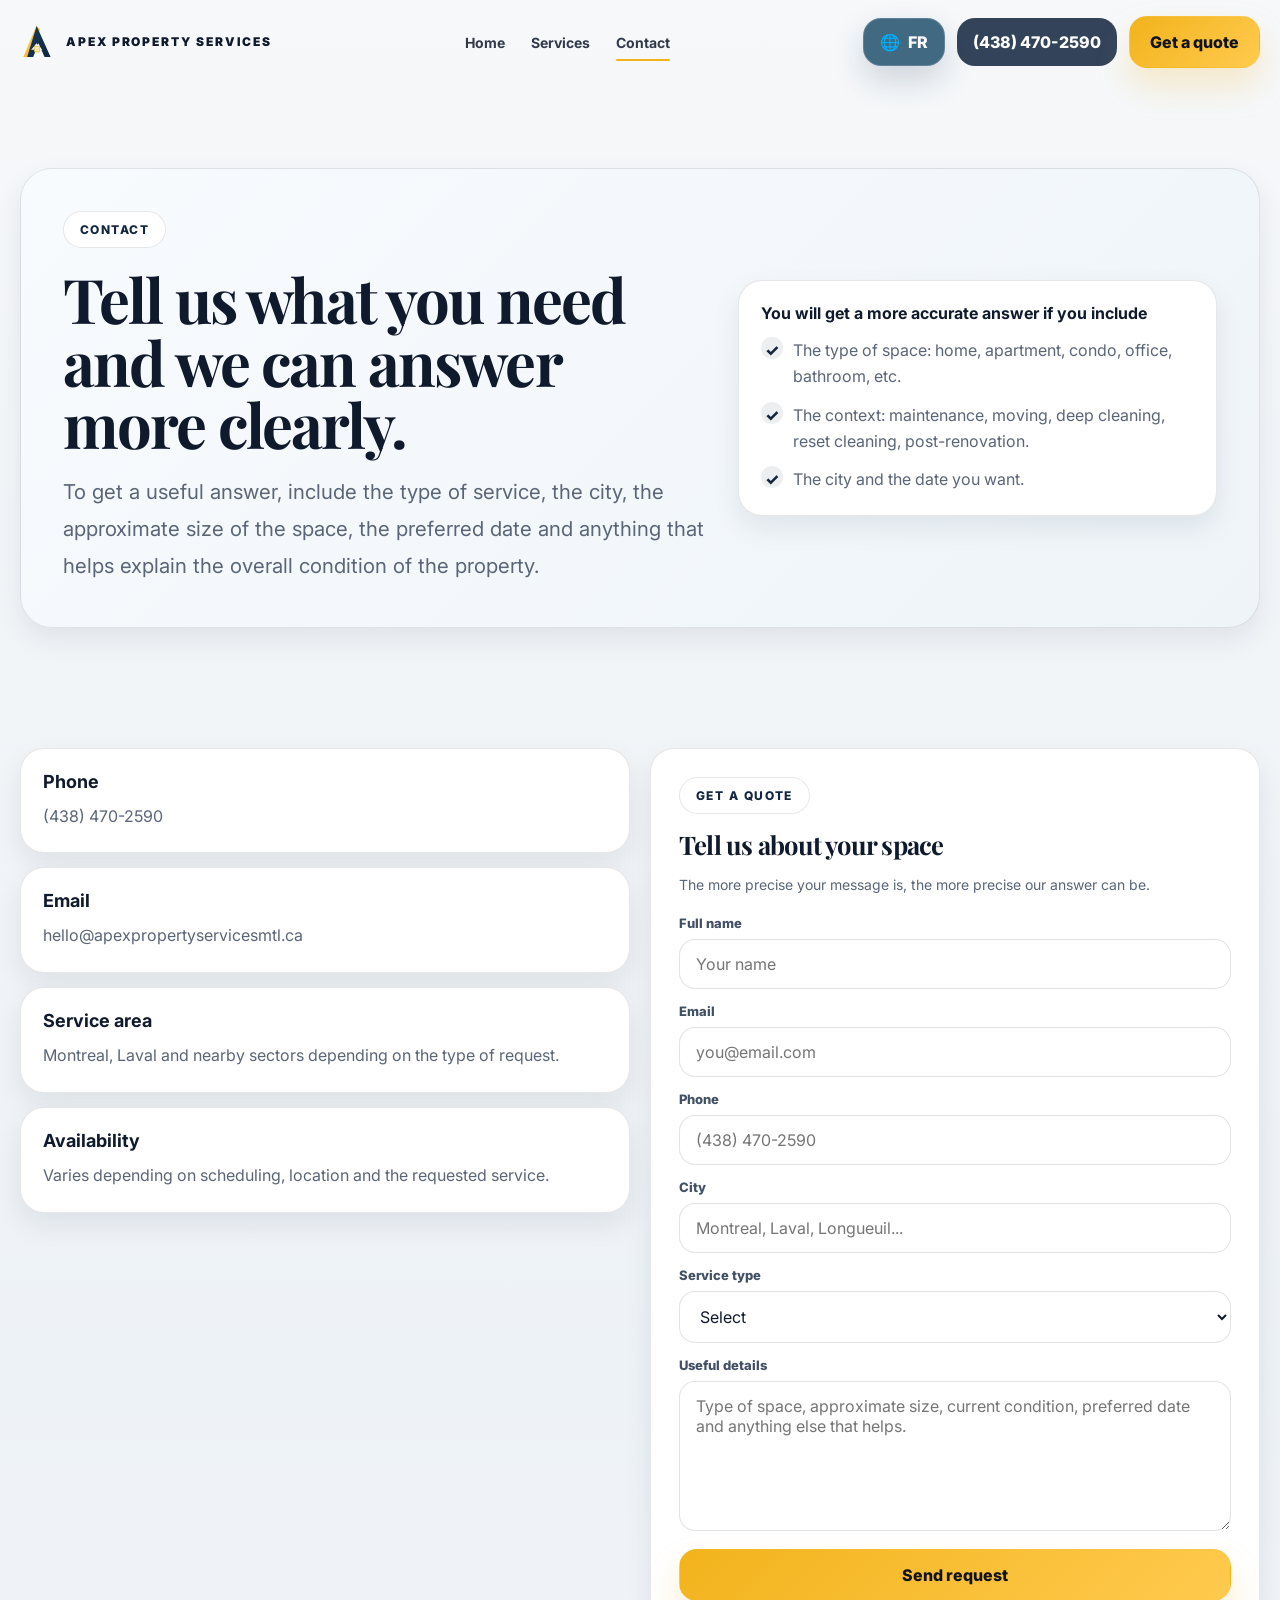
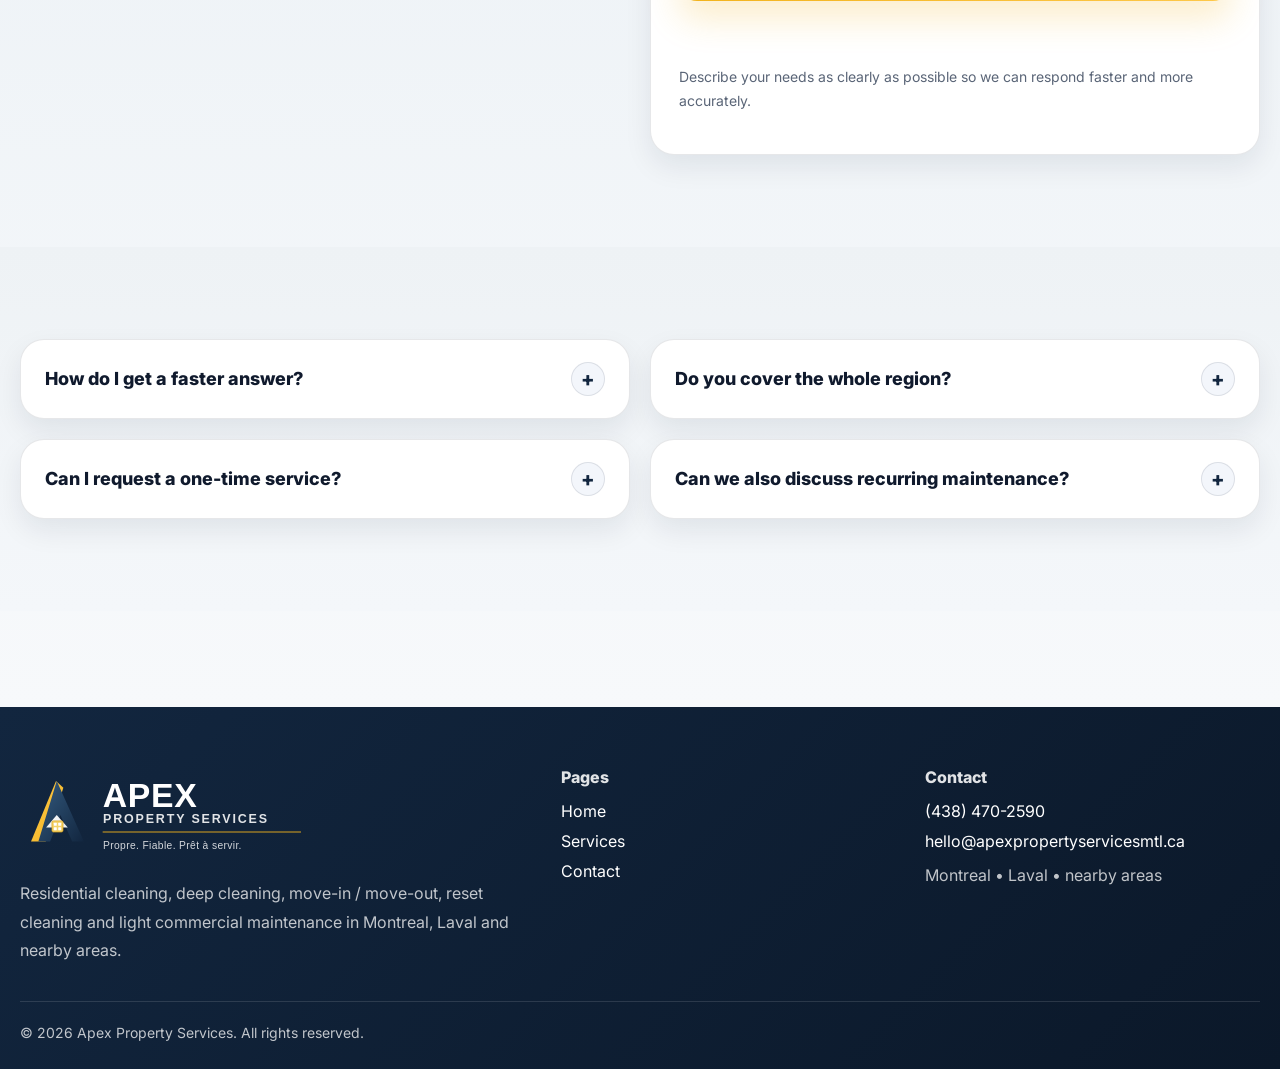
==== contact-en.html @ 32fe8ac4 "Update contact-en.html" ====
<!DOCTYPE html>
<html lang="en">
<head>
  <meta charset="UTF-8">
  <meta name="viewport" content="width=device-width, initial-scale=1.0">
  <title>Apex Property Services | Contact and quote</title>
  <meta name="description" content="Contact Apex Property Services to request a cleaning quote in Montreal, Laval and nearby areas.">
  <link rel="preconnect" href="https://fonts.googleapis.com">
  <link rel="preconnect" href="https://fonts.gstatic.com" crossorigin>
  <link href="https://fonts.googleapis.com/css2?family=Inter:wght@400;500;600;700;800&family=Playfair+Display:wght@600;700;800&display=swap" rel="stylesheet">
  <link rel="stylesheet" href="assets/css/style.css">
  <link rel="icon" type="image/svg+xml" href="assets/images/branding/favicon.svg">
  <link rel="icon" type="image/x-icon" href="assets/images/branding/favicon.ico">
  <link rel="icon" type="image/png" sizes="32x32" href="assets/images/branding/favicon-32.png">
  <link rel="icon" type="image/png" sizes="16x16" href="assets/images/branding/favicon-16.png">
  <link rel="apple-touch-icon" sizes="180x180" href="assets/images/branding/apple-touch-icon.png">
</head>
<body>
  <div class="aps-site">
    <header class="aps-header" id="apsHeader">
      <div class="aps-container aps-header__inner">
        <a class="aps-brand" href="index-en.html" aria-label="Apex Property Services">
          <img class="aps-brand__mark" src="assets/images/branding/logo-mark.svg" alt="">
          <span class="aps-brand__text">APEX PROPERTY SERVICES</span>
        </a>

        <nav class="aps-nav" aria-label="Primary navigation">
          <a class="" href="index-en.html">Home</a>
          <a class="" href="services-en.html">Services</a>
          <a class="active" href="contact-en.html">Contact</a>
        </nav>

        <div class="aps-header__actions">
          <a class="aps-lang" href="contact.html" aria-label="Passer en français">
            <span class="aps-lang__icon">🌐</span>
            <span class="aps-lang__text">FR</span>
          </a>
          <a class="aps-phone" href="tel:+15140000000">(438) 470-2590</a>
          <a class="aps-btn aps-btn--gold" href="contact-en.html#quote">Get a quote</a>
          <button class="aps-burger" id="apsBurger" aria-label="Open menu" aria-expanded="false" type="button">
            <span></span>
          </button>
        </div>
      </div>

      <div class="aps-container">
        <div class="aps-mobile" id="apsMobile">
          <a class="aps-lang" href="contact.html" aria-label="Passer en français">
            <span class="aps-lang__icon">🌐</span>
            <span class="aps-lang__text">FR</span>
          </a>
          <a href="index-en.html">Home</a>
          <a href="services-en.html">Services</a>
          <a href="contact-en.html">Contact</a>
          <a class="aps-mobile__cta" href="contact-en.html#quote">Get a quote</a>
        </div>
      </div>
    </header>

    
<main class="aps-page">
  <section class="aps-pageHero">
    <div class="aps-container">
      <div class="aps-pageHero__card">
        <div class="aps-pageHero__grid">
          <div>
            <span class="aps-eyebrow">Contact</span>
            <h1 class="aps-h2">Tell us what you need and we can answer more clearly.</h1>
            <p class="aps-lead aps-lead--left">
              To get a useful answer, include the type of service, the city, the approximate size of the space,
              the preferred date and anything that helps explain the overall condition of the property.
            </p>
          </div>
          <aside class="aps-pageHero__aside">
            <strong>You will get a more accurate answer if you include</strong>
            <ul class="aps-pageHero__list">
              <li><span>✓</span><div>The type of space: home, apartment, condo, office, bathroom, etc.</div></li>
              <li><span>✓</span><div>The context: maintenance, moving, deep cleaning, reset cleaning, post-renovation.</div></li>
              <li><span>✓</span><div>The city and the date you want.</div></li>
            </ul>
          </aside>
        </div>
      </div>
    </div>
  </section>

  <section class="aps-section">
    <div class="aps-container">
      <div class="aps-contactGrid">
        <div class="aps-contactCards">
          <div class="aps-contactCard">
            <strong>Phone</strong>
            <p>(438) 470-2590</p>
          </div>
          <div class="aps-contactCard">
            <strong>Email</strong>
            <p>hello@apexpropertyservicesmtl.ca</p>
          </div>
          <div class="aps-contactCard">
            <strong>Service area</strong>
            <p>Montreal, Laval and nearby sectors depending on the type of request.</p>
          </div>
          <div class="aps-contactCard">
            <strong>Availability</strong>
            <p>Varies depending on scheduling, location and the requested service.</p>
          </div>
        </div>

        <div class="aps-formCard" id="quote">
          <span class="aps-eyebrow">Get a quote</span>
          <h2 class="aps-h3" style="margin-top:16px">Tell us about your space</h2>
          <p class="aps-note">The more precise your message is, the more precise our answer can be.</p>

          <form class="aps-form" id="apsQuoteForm" name="contact-en" method="POST" data-netlify="true" netlify-honeypot="bot-field">
  <input type="hidden" name="form-name" value="contact-en">
  <input type="hidden" name="bot-field">

  <label class="aps-field">
    <span>Full name</span>
    <input type="text" name="name" placeholder="Your name" required>
  </label>

  <label class="aps-field">
    <span>Email</span>
    <input type="email" name="email" placeholder="you@email.com" required>
  </label>

  <label class="aps-field">
    <span>Phone</span>
    <input type="tel" name="phone" placeholder="(438) 470-2590">
  </label>

  <label class="aps-field">
    <span>City</span>
    <input type="text" name="city" placeholder="Montreal, Laval, Longueuil...">
  </label>

  <label class="aps-field">
    <span>Service type</span>
    <select name="service" required>
      <option value="">Select</option>
      <option>Residential cleaning</option>
      <option>Deep cleaning</option>
      <option>Move-in / move-out</option>
      <option>Post-renovation</option>
      <option>Light commercial</option>
    </select>
  </label>

  <label class="aps-field">
    <span>Useful details</span>
    <textarea name="message" placeholder="Type of space, approximate size, current condition, preferred date and anything else that helps." required></textarea>
  </label>

  <button class="aps-btn aps-btn--gold" type="submit">Send request</button>
  <div class="aps-formMsg" id="apsFormMsg"></div>
  <p class="aps-note">Describe your needs as clearly as possible so we can respond faster and more accurately.</p>
</form>
        </div>
      </div>
    </div>
  </section>

  <section class="aps-section aps-section--soft">
    <div class="aps-container">
      <div class="aps-faqGrid">
        <div class="aps-faqCard aps-accordion">
          <button class="aps-accordion__trigger" type="button" aria-expanded="false">
            <span>How do I get a faster answer?</span>
            <span class="aps-accordion__icon">+</span>
          </button>
          <div class="aps-accordion__content">
            <p>Include the city, the type of space, the service you need, the overall condition and the date you want. A vague message always slows things down.</p>
          </div>
        </div>
        <div class="aps-faqCard aps-accordion">
          <button class="aps-accordion__trigger" type="button" aria-expanded="false">
            <span>Do you cover the whole region?</span>
            <span class="aps-accordion__icon">+</span>
          </button>
          <div class="aps-accordion__content">
            <p>e mainly cover Montreal, Laval and selected nearby sectors. Feasibility also depends on the type of service requested.</p>
          </div>
        </div>
        <div class="aps-faqCard aps-accordion">
          <button class="aps-accordion__trigger" type="button" aria-expanded="false">
            <span>Can I request a one-time service?</span>
            <span class="aps-accordion__icon">+</span>
          </button>
          <div class="aps-accordion__content">
            <p>Yes. Many requests are exactly that: moving, showing prep, deep cleaning or reset cleaning.</p>
          </div>
        </div>
        <div class="aps-faqCard aps-accordion">
          <button class="aps-accordion__trigger" type="button" aria-expanded="false">
            <span>Can we also discuss recurring maintenance?</span>
            <span class="aps-accordion__icon">+</span>
          </button>
          <div class="aps-accordion__content">
            <p>Yes, if the type of space and the intervention rhythm match what you are looking for.</p>
          </div>
        </div>
      </div>
    </div>
  </section>
</main>


    <footer class="aps-footer">
      <div class="aps-container aps-footer__grid">
        <div>
          <div class="aps-footer__brand"><img src="assets/images/branding/logo-horizontal-light.svg" alt="Apex Property Services"></div>
          <p>Residential cleaning, deep cleaning, move-in / move-out, reset cleaning and light commercial maintenance in Montreal, Laval and nearby areas.</p>
        </div>
        <div>
          <div class="aps-footer__title">Pages</div>
          <a href="index-en.html">Home</a>
          <a href="services-en.html">Services</a>
          <a href="contact-en.html">Contact</a>
        </div>
        <div>
          <div class="aps-footer__title">Contact</div>
          <a href="tel:+15140000000">(438) 470-2590</a>
          <a href="mailto:hello@apexpropertyservices.ca">hello@apexpropertyservicesmtl.ca</a>
          <span>Montreal • Laval • nearby areas</span>
        </div>
      </div>
      <div class="aps-container aps-footer__bottom">
        <span>© <span data-year></span> Apex Property Services. All rights reserved.</span>
      </div>
    </footer>
  </div>
  <script src="assets/js/main.js"></script>
</body>
</html>
---- assets/css/style.css ----
:root{
  --bg:#eef2f5;
  --bg-soft:#f6f8fa;
  --card:#ffffff;
  --ink:#101a2d;
  --muted:#5a6577;
  --navy:#12263f;
  --navy-2:#183a58;
  --gold:#f2b31c;
  --gold-2:#ffca4e;
  --line:rgba(16,26,45,.10);
  --shadow-sm:0 12px 28px rgba(16,26,45,.08);
  --shadow-md:0 22px 56px rgba(16,26,45,.12);
  --shadow-lg:0 28px 72px rgba(12,20,36,.18);
  --radius:24px;
  --radius-sm:18px;
  --container:1240px;
}
*{box-sizing:border-box}
html{scroll-behavior:smooth}
body{
  margin:0;
  font-family:"Inter",system-ui,-apple-system,Segoe UI,Roboto,Arial,sans-serif;
  color:var(--ink);
  background:var(--bg-soft);
}
img{max-width:100%;display:block}
a{text-decoration:none;color:inherit}
button,input,select,textarea{font:inherit}
.aps-site{overflow-x:hidden}
.aps-container{width:min(var(--container), calc(100% - 32px)); margin-inline:auto}
.aps-page{
  padding-top:120px;
  padding-bottom:96px;
  background:linear-gradient(180deg,var(--bg-soft),#edf2f6 60%, #f7f9fb 100%);
}
.aps-section{padding:92px 0}
.aps-section--soft{background:linear-gradient(180deg,var(--bg),#f4f7fa)}
.aps-section--dark{
  background:
    radial-gradient(1000px 560px at 20% 20%, rgba(255,203,80,.10), transparent 55%),
    radial-gradient(900px 500px at 80% 10%, rgba(77,150,255,.10), transparent 60%),
    linear-gradient(135deg, var(--navy) 0%, #0b1d31 100%);
  color:#fff;
}
.aps-pageHero{
  padding:48px 0 28px;
}
.aps-pageHero__card{
  background:linear-gradient(135deg,#f8fbfe,#eef4f8);
  border:1px solid var(--line);
  border-radius:32px;
  padding:42px;
  box-shadow:var(--shadow-sm);
}
.aps-pageHero__grid{
  display:grid;
  grid-template-columns:1.15fr .85fr;
  gap:28px;
  align-items:center;
}
.aps-pageHero__aside{
  background:#fff;
  border:1px solid var(--line);
  border-radius:24px;
  padding:22px;
  box-shadow:var(--shadow-sm);
}
.aps-pageHero__list{
  margin:14px 0 0;
  padding:0;
  list-style:none;
  display:grid;
  gap:12px;
}
.aps-pageHero__list li{
  display:flex; gap:10px; align-items:flex-start;
  color:var(--muted); line-height:1.65;
}
.aps-pageHero__list span{
  width:22px;height:22px;flex:0 0 22px;
  display:grid;place-items:center;
  border-radius:999px;background:rgba(18,38,63,.08);color:var(--navy);font-weight:800
}
.aps-header{
  position:fixed; inset:0 0 auto 0; z-index:1000;
  padding:16px 0;
  transition:.24s ease;
}
.aps-header.is-scrolled{
  background:rgba(255,255,255,.86);
  backdrop-filter:blur(14px);
  box-shadow:0 14px 40px rgba(16,26,45,.12);
  padding:12px 0;
}
.aps-header__inner{
  display:flex; align-items:center; justify-content:space-between; gap:18px;
}
.aps-brand{display:flex;align-items:center;gap:12px}
.aps-brand__mark{display:block; width:34px; height:40px; flex:0 0 34px}
.aps-brand__text{
  font-weight:900; letter-spacing:.16em; text-transform:uppercase;
  font-size:12px; line-height:1.1;
}
.aps-nav{
  display:flex; align-items:center; gap:26px;
}
.aps-nav a{
  font-weight:700; font-size:14px; color:rgba(16,26,45,.86); position:relative;
}
.aps-nav a.active::after,
.aps-nav a:hover::after{
  content:""; position:absolute; left:0; right:0; bottom:-10px; height:2px;
  border-radius:2px; background:var(--gold);
}
.aps-header__actions{display:flex; align-items:center; gap:12px}
.aps-lang,.aps-phone,.aps-btn,.aps-burger,.aps-mobile__cta{
  border-radius:18px;
}
.aps-lang{
  display:inline-flex; align-items:center; gap:8px;
  height:48px; padding:0 16px;
  border:1px solid rgba(255,255,255,.16);
  background:rgba(25,74,104,.82);
  color:#fff; box-shadow:0 14px 32px rgba(20,58,88,.18);
  font-weight:800; cursor:pointer;
}
.aps-header.is-scrolled .aps-lang{
  background:rgba(20,58,88,.92);
}
.aps-lang__icon{font-size:16px}
.aps-phone{
  display:inline-flex; align-items:center; justify-content:center;
  height:48px; padding:0 16px;
  color:#fff; font-weight:800; background:rgba(18,38,63,.86);
}
.aps-header.is-scrolled .aps-phone{background:var(--navy)}
.aps-btn{
  display:inline-flex; align-items:center; justify-content:center; gap:10px;
  min-height:52px; padding:0 20px;
  border:1px solid transparent; font-weight:800; transition:.2s ease;
  cursor:pointer;
}
.aps-btn:hover{transform:translateY(-2px)}
.aps-btn--gold{
  background:linear-gradient(135deg,var(--gold),var(--gold-2));
  color:#10131d; box-shadow:0 18px 34px rgba(242,179,28,.22);
}
.aps-btn--navy{
  background:var(--navy); color:#fff; box-shadow:0 18px 34px rgba(18,38,63,.18);
}
.aps-btn--soft{
  background:#fff; color:var(--ink); border-color:var(--line);
}
.aps-btn--ghost{
  background:transparent; color:#fff; border-color:rgba(255,255,255,.28);
}
.aps-btn--full{width:100%}
.aps-burger{
  display:none;
  width:48px;height:48px;border:1px solid var(--line);background:#fff;color:var(--ink);
  align-items:center;justify-content:center; cursor:pointer;
}
.aps-burger span,.aps-burger span:before,.aps-burger span:after{
  display:block; width:20px; height:2px; background:currentColor; content:""; border-radius:10px; transition:.2s ease;
}
.aps-burger span{position:relative}
.aps-burger span:before{position:absolute;top:-6px}
.aps-burger span:after{position:absolute;top:6px}
.aps-mobile{
  display:none; margin-top:14px;
  background:#fff; border:1px solid var(--line); border-radius:24px; box-shadow:var(--shadow-md);
  padding:16px;
}
.aps-mobile.is-open{display:grid; gap:10px}
.aps-mobile a,.aps-mobile button{
  display:flex; align-items:center; min-height:48px; padding:0 14px;
  border-radius:16px; border:1px solid var(--line); background:#fff; font-weight:700;
}
.aps-mobile__cta{
  background:linear-gradient(135deg,var(--gold),var(--gold-2)) !important; border-color:transparent !important;
}

.aps-hero{
  position:relative;
  min-height:100svh;
  padding:132px 0 88px;
  overflow:hidden;
  background:
    radial-gradient(900px 460px at 20% 16%, rgba(242,179,28,.16), transparent 58%),
    radial-gradient(820px 520px at 80% 18%, rgba(70,112,170,.18), transparent 56%),
    linear-gradient(110deg, rgba(12,24,38,.76), rgba(12,24,38,.66)),
    url("https://images.unsplash.com/photo-1505693416388-ac5ce068fe85?auto=format&fit=crop&w=2200&q=80") center/cover no-repeat;
}
.aps-hero__media,.aps-hero__overlay{display:none}
.aps-hero__content{position:relative; z-index:1}
.aps-hero__grid{display:grid; grid-template-columns:1.08fr .92fr; gap:28px; align-items:end}
.aps-kicker,.aps-eyebrow{
  display:inline-flex; align-items:center; gap:10px;
  border-radius:999px; padding:10px 16px;
  font-size:12px; letter-spacing:.12em; text-transform:uppercase; font-weight:800;
}
.aps-kicker{
  background:rgba(255,255,255,.12); color:#fff; border:1px solid rgba(255,255,255,.16);
}
.aps-kicker__dot{
  width:8px;height:8px;border-radius:50%; background:var(--gold);
}
.aps-eyebrow{
  background:#fff; color:var(--navy); border:1px solid var(--line);
}
.aps-eyebrow--light{
  background:rgba(255,255,255,.10); color:#fff; border-color:rgba(255,255,255,.16);
}
.aps-h1,.aps-h2,.aps-h3{
  font-family:"Playfair Display",Georgia,serif;
  letter-spacing:-.03em; margin:0;
}
.aps-h1{
  color:#fff; font-size:clamp(46px,6.3vw,88px); line-height:.98; margin-top:18px;
}
.aps-h1 span{color:var(--gold-2)}
.aps-h2{
  font-size:clamp(36px,4.8vw,70px); line-height:1.02; margin-top:20px;
}
.aps-h3{font-size:clamp(24px,2vw,30px); line-height:1.15}
.aps-h3--light{color:#fff}
.aps-lead{
  margin:18px auto 0;
  font-size:clamp(17px,1.6vw,21px); line-height:1.8; color:var(--muted); max-width:860px;
}
.aps-lead--hero{color:rgba(255,255,255,.88); max-width:760px}
.aps-lead--left{margin-left:0; margin-right:0}
.aps-hero__cta,.aps-finalCta__actions,.aps-heroCard__actions{
  display:flex; flex-wrap:wrap; gap:12px; margin-top:24px;
}
.aps-trustRow{
  display:flex; flex-wrap:wrap; gap:12px; margin-top:22px;
}
.aps-pill{
  display:inline-flex; align-items:center; min-height:42px; padding:0 14px;
  border-radius:999px; background:rgba(255,255,255,.12); color:#fff;
  border:1px solid rgba(255,255,255,.16); font-size:13px; font-weight:700;
}
.aps-heroCard{
  background:rgba(255,255,255,.12);
  border:1px solid rgba(255,255,255,.16);
  border-radius:28px; padding:28px;
  backdrop-filter:blur(14px);
  box-shadow:var(--shadow-lg);
}
.aps-heroCard__badge{
  display:inline-flex; padding:8px 12px; border-radius:999px;
  background:rgba(255,255,255,.14); color:#fff; font-size:12px; font-weight:800;
  border:1px solid rgba(255,255,255,.16);
}
.aps-heroCard__text{
  color:rgba(255,255,255,.84); line-height:1.8; margin-top:14px;
}
.aps-featureList{list-style:none; padding:0; margin:18px 0 0; display:grid; gap:12px}
.aps-featureList li{display:flex; gap:12px; color:#fff; line-height:1.65}
.aps-featureList li span:first-child{
  width:22px;height:22px;flex:0 0 22px;display:grid;place-items:center;border-radius:8px;
  background:rgba(242,179,28,.18); color:var(--gold-2); font-weight:800
}

.aps-band{margin-top:-36px; position:relative; z-index:2}
.aps-band__grid{
  display:grid; grid-template-columns:repeat(4,1fr); gap:16px;
}
.aps-bandCard,.aps-serviceCard,.aps-proofCard,.aps-valueCard,.aps-stepCard,.aps-areaItem,.aps-mapCard,.aps-formCard,.aps-contactCard,.aps-faqCard{
  background:var(--card); border:1px solid var(--line); border-radius:24px; box-shadow:var(--shadow-sm);
}
.aps-bandCard{
  padding:20px; display:flex; flex-direction:column; gap:8px;
}
.aps-bandCard strong{font-size:15px}
.aps-bandCard span{color:var(--muted); line-height:1.6}
.aps-head{text-align:center; margin-bottom:42px}
.aps-head--light .aps-lead{color:rgba(255,255,255,.84)}
.aps-grid{display:grid; gap:20px}
.aps-grid--2{grid-template-columns:repeat(2,1fr)}
.aps-grid--3{grid-template-columns:repeat(3,1fr)}
.aps-grid--compact{gap:16px}
.aps-split{
  display:grid; grid-template-columns:1fr 1fr; gap:28px; align-items:start;
}
.aps-serviceCard{
  padding:24px;
  display:flex; flex-direction:column; gap:18px;
}
.aps-serviceCard__icon{
  width:54px;height:54px;border-radius:18px; display:grid; place-items:center;
  background:linear-gradient(135deg, rgba(18,38,63,.08), rgba(242,179,28,.14)); font-size:24px;
}
.aps-serviceCard ul,.aps-detailCard ul,.aps-checkList{padding:0; margin:0; list-style:none; display:grid; gap:10px}
.aps-serviceCard li,.aps-detailCard li,.aps-checkList li{
  display:flex; gap:10px; color:var(--muted); line-height:1.65
}
.aps-serviceCard li::before,.aps-detailCard li::before,.aps-checkList li::before{
  content:"✓"; color:var(--navy); font-weight:800
}
.aps-valueCard{
  padding:22px;
}
.aps-valueCard strong,.aps-contactCard strong,.aps-faqCard strong{
  display:block; font-size:18px; margin-bottom:10px
}
.aps-valueCard p,.aps-proofCard__body p,.aps-stepCard p,.aps-areaItem small,.aps-contactCard p,.aps-faqCard p,.aps-detailCard p{
  color:var(--muted); line-height:1.8; margin:0
}
.aps-proofCard{overflow:hidden}
.aps-proofCard__body{padding:22px}
.aps-compare{
  position:relative; height:320px; overflow:hidden; background:#d9dde1;
}
.aps-compare__img{
  position:absolute; inset:0; width:100%; height:100%; object-fit:cover;
}
.aps-compare__before{
  clip-path:inset(0 48% 0 0);
}
.aps-compare__labels{
  position:absolute; top:16px; left:16px; right:16px;
  display:flex; justify-content:space-between; gap:12px; pointer-events:none;
}
.aps-compare__labels span{
  background:rgba(255,255,255,.94); color:var(--navy); border:1px solid rgba(16,26,45,.08);
  border-radius:999px; padding:8px 14px; font-size:12px; font-weight:900; letter-spacing:.12em; text-transform:uppercase;
}
.aps-compare__handle{
  position:absolute; left:52%; top:50%; transform:translate(-50%,-50%);
  width:58px;height:58px;border-radius:999px;background:rgba(18,38,63,.82); color:#fff;
  display:grid; place-items:center; font-size:24px; box-shadow:0 18px 34px rgba(18,38,63,.26); pointer-events:none;
}
.aps-compare__range{
  position:absolute; left:14px; right:14px; bottom:14px; width:calc(100% - 28px);
  accent-color:var(--gold); cursor:pointer;
}
.aps-stepCard{
  padding:24px;
  background:rgba(255,255,255,.08);
  border-color:rgba(255,255,255,.16);
  box-shadow:none;
}
.aps-stepCard p{color:rgba(255,255,255,.84)}
.aps-stepCard__n{
  display:inline-grid; place-items:center;
  width:46px;height:46px;border-radius:999px;
  background:rgba(255,255,255,.12); color:#fff; font-weight:800; margin-bottom:14px
}
.aps-stepCard__n--gold{background:rgba(242,179,28,.18); color:var(--gold-2)}
.aps-ctaBar{
  margin-top:20px; padding:22px 24px; border-radius:24px;
  display:flex; justify-content:space-between; gap:18px; align-items:center;
  background:rgba(255,255,255,.08); border:1px solid rgba(255,255,255,.14);
}
.aps-ctaBar strong{display:block; font-size:20px}
.aps-ctaBar span{display:block; margin-top:6px; color:rgba(255,255,255,.82); line-height:1.7}
.aps-areas{
  display:grid; grid-template-columns:1.1fr .9fr; gap:24px; align-items:start;
}
.aps-mapCard{overflow:hidden}
.aps-mapCard iframe{width:100%; height:100%; min-height:420px; border:0}
.aps-areaList{display:grid; gap:14px}
.aps-areaItem{display:flex; gap:14px; align-items:flex-start; padding:18px}
.aps-areaItem span{
  width:38px;height:38px; border-radius:14px; flex:0 0 38px;
  background:linear-gradient(135deg, rgba(18,38,63,.08), rgba(56,182,255,.14));
  border:1px solid rgba(18,38,63,.08);
}
.aps-finalCta{
  display:grid; grid-template-columns:1.1fr .9fr; gap:28px; align-items:center;
  background:#fff; border:1px solid var(--line); border-radius:30px; padding:34px; box-shadow:var(--shadow-md);
}
.aps-footer{
  background:linear-gradient(135deg, var(--navy), #0b1829);
  color:rgba(255,255,255,.88); padding:60px 0 24px;
}
.aps-footer__grid{display:grid; grid-template-columns:1.3fr .85fr .85fr; gap:28px}
.aps-footer__brand img{display:block; width:min(100%, 360px); height:auto}
.aps-footer__title{font-weight:800; margin-bottom:14px}
.aps-footer p,.aps-footer span{color:rgba(255,255,255,.74); line-height:1.8}
.aps-footer__brand{margin-bottom:16px}
.aps-footer a{display:block; margin:10px 0; color:#fff}
.aps-footer__bottom{margin-top:20px; padding-top:18px; border-top:1px solid rgba(255,255,255,.12); font-size:14px}

.aps-details{
  display:grid; grid-template-columns:repeat(2,1fr); gap:20px; margin-top:28px;
}
.aps-detailCard{
  background:#fff; border:1px solid var(--line); border-radius:24px; box-shadow:var(--shadow-sm); padding:24px;
}
.aps-detailCard__top{
  display:flex; align-items:flex-start; justify-content:space-between; gap:16px; margin-bottom:16px;
}
.aps-tag{
  display:inline-flex; align-items:center; min-height:36px; padding:0 12px; border-radius:999px;
  font-size:12px; font-weight:800; letter-spacing:.12em; text-transform:uppercase;
  border:1px solid var(--line); background:#f7fafc; color:var(--navy);
}
.aps-tag--gold{background:rgba(242,179,28,.14)}
.aps-tag--blue{background:rgba(18,38,63,.08)}
.aps-checkCols{display:grid; grid-template-columns:repeat(2,1fr); gap:18px; margin-top:16px}
.aps-miniTitle{
  font-size:13px; font-weight:900; letter-spacing:.12em; text-transform:uppercase; margin-bottom:10px; color:#6b7485
}
.aps-faqGrid,.aps-contactGrid{display:grid; grid-template-columns:repeat(2,1fr); gap:20px}
.aps-contactGrid{align-items:start}
.aps-contactCards{display:grid; gap:14px}
.aps-contactCard{padding:22px}
.aps-formCard{padding:28px}
.aps-form{display:grid; gap:14px; margin-top:18px}
.aps-field span{
  display:block; font-size:13px; font-weight:800; color:#425066; margin-bottom:8px
}
.aps-field input,.aps-field select,.aps-field textarea{
  width:100%; border:1px solid rgba(16,26,45,.12); border-radius:16px; padding:14px 16px; background:#fff; color:var(--ink);
  outline:none; transition:.18s ease;
}
.aps-field textarea{min-height:150px; resize:vertical}
.aps-field input:focus,.aps-field select:focus,.aps-field textarea:focus{
  border-color:rgba(18,38,63,.28); box-shadow:0 0 0 4px rgba(18,38,63,.08)
}
.aps-formMsg{min-height:22px; font-weight:700; color:#285643}
.aps-metaRow{display:flex; flex-wrap:wrap; gap:12px; margin-top:18px}
.aps-metaPill{
  display:inline-flex; align-items:center; min-height:42px; padding:0 14px; border-radius:999px;
  border:1px solid var(--line); background:#fff; font-weight:700;
}
.aps-divider{height:1px; background:var(--line); margin:18px 0}
.aps-note{font-size:14px; color:var(--muted); line-height:1.7}
.visually-hidden{
  position:absolute !important; width:1px; height:1px; padding:0; margin:-1px;
  overflow:hidden; clip:rect(0,0,0,0); white-space:nowrap; border:0;
}

@media (max-width: 1120px){
  .aps-nav,.aps-phone,.aps-header__actions > .aps-btn{display:none}
  .aps-burger{display:inline-flex}
  .aps-hero__grid,.aps-pageHero__grid,.aps-split,.aps-areas,.aps-finalCta,.aps-contactGrid,.aps-footer__grid,.aps-details,.aps-faqGrid{
    grid-template-columns:1fr;
  }
  .aps-band__grid,.aps-grid--3,.aps-grid--2,.aps-checkCols{grid-template-columns:1fr}
}
@media (max-width: 760px){
  .aps-hero{padding-top:124px; min-height:auto}
  .aps-page{padding-top:110px}
  .aps-section{padding:72px 0}
  .aps-pageHero__card,.aps-finalCta,.aps-formCard{padding:24px}
  .aps-heroCard{padding:22px}
  .aps-head{text-align:left}
  .aps-lead{max-width:none}
  .aps-ctaBar{flex-direction:column; align-items:flex-start}
  .aps-band{margin-top:-22px}
}


.aps-accordion{padding:0; overflow:hidden}
.aps-accordion__trigger{
  width:100%; border:0; background:transparent; color:var(--ink); cursor:pointer;
  display:flex; align-items:center; justify-content:space-between; gap:16px;
  padding:22px 24px; text-align:left; font:inherit; font-weight:800;
}
.aps-accordion__trigger span:first-child{font-size:18px; line-height:1.35}
.aps-accordion__icon{
  width:34px; height:34px; border-radius:999px; flex:0 0 34px;
  display:grid; place-items:center; background:#f3f6fb; border:1px solid rgba(14,26,43,.10);
  color:var(--navy); font-size:20px; font-weight:800; transition:transform .2s ease, background .2s ease, color .2s ease;
}
.aps-accordion__trigger[aria-expanded="true"] .aps-accordion__icon{background:var(--navy); color:#fff; transform:rotate(180deg)}
.aps-accordion__content{display:none; padding:0 24px 22px}
.aps-accordion__content p{margin:0; padding-top:0}
.aps-accordion.is-open .aps-accordion__content{display:block}
.aps-note--context{margin-top:8px}
@media(max-width:768px){
  .aps-accordion__trigger{padding:18px 18px}
  .aps-accordion__trigger span:first-child{font-size:17px}
  .aps-accordion__content{padding:0 18px 18px}
}

@media(max-width: 640px){
  .aps-brand__mark{width:30px; flex-basis:30px}
  .aps-brand__text{font-size:10px; letter-spacing:.12em}
  .aps-footer__brand img{width:min(100%, 280px)}
}
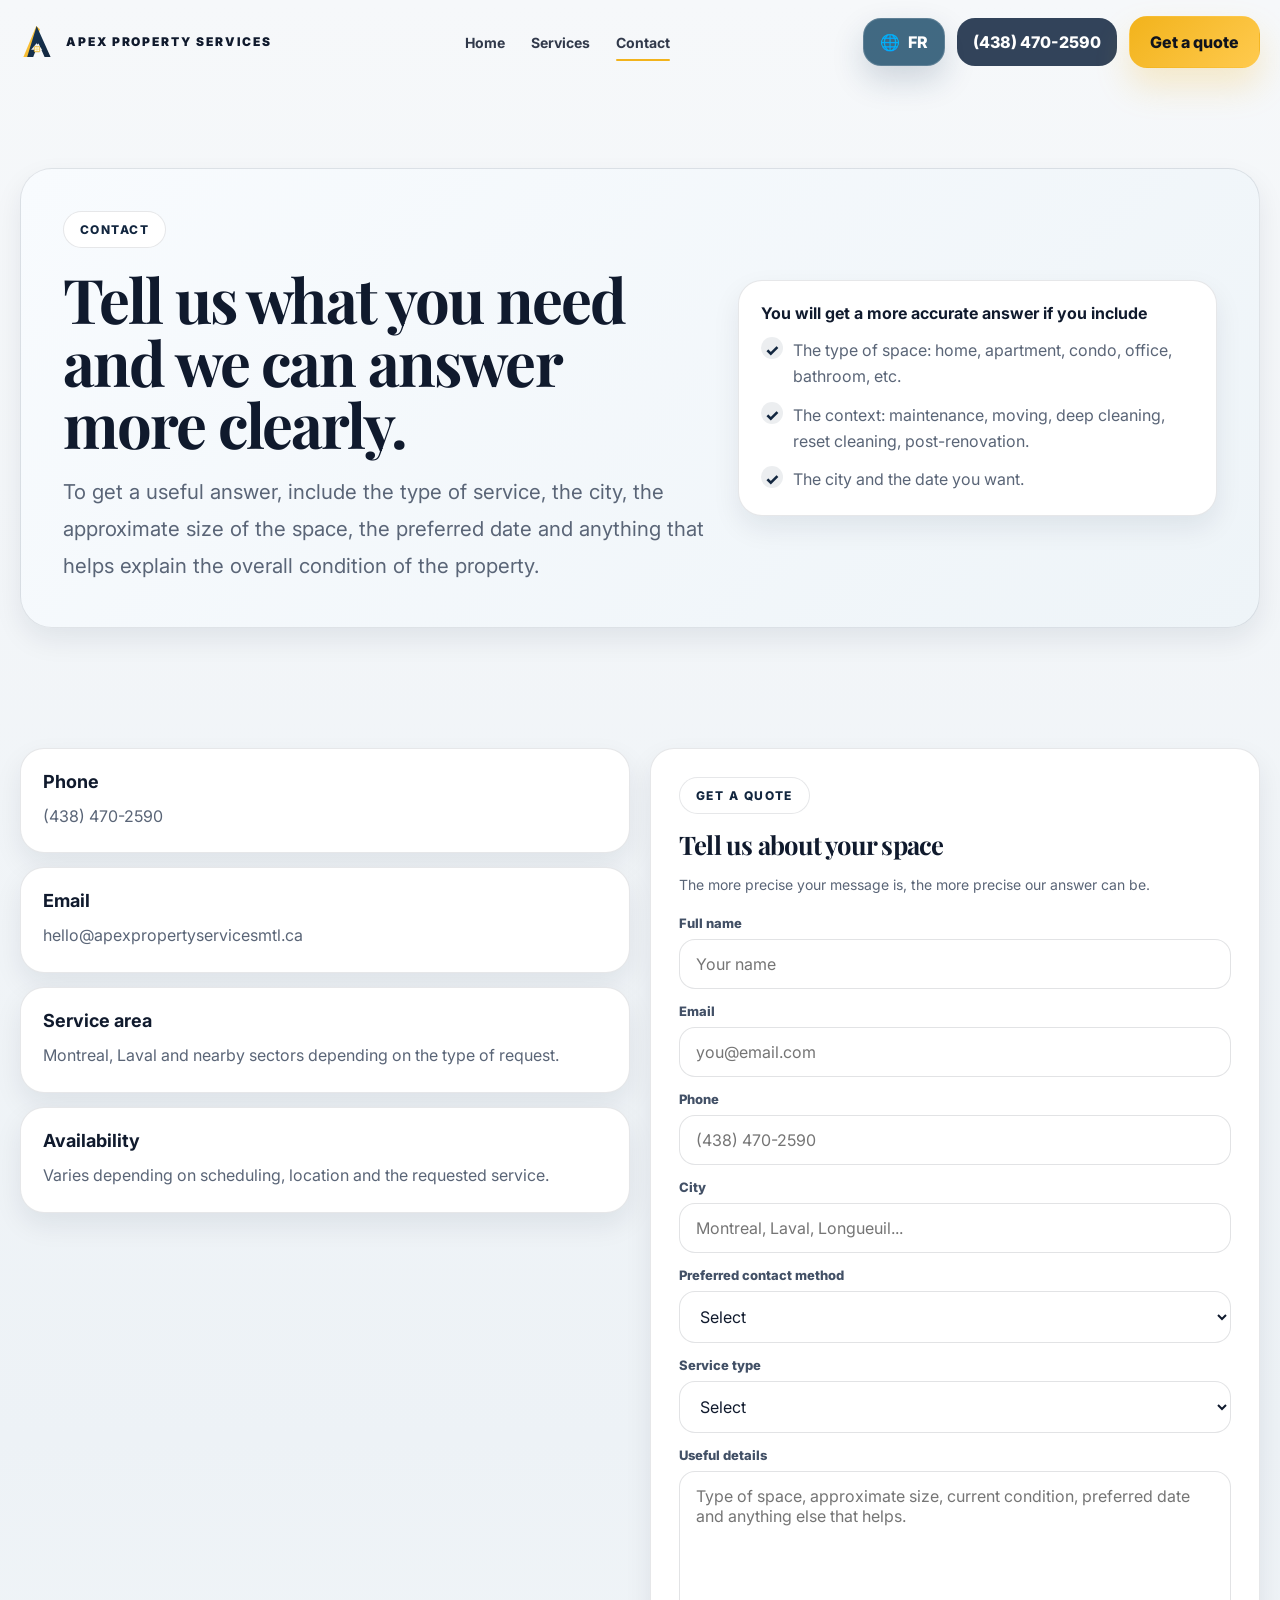
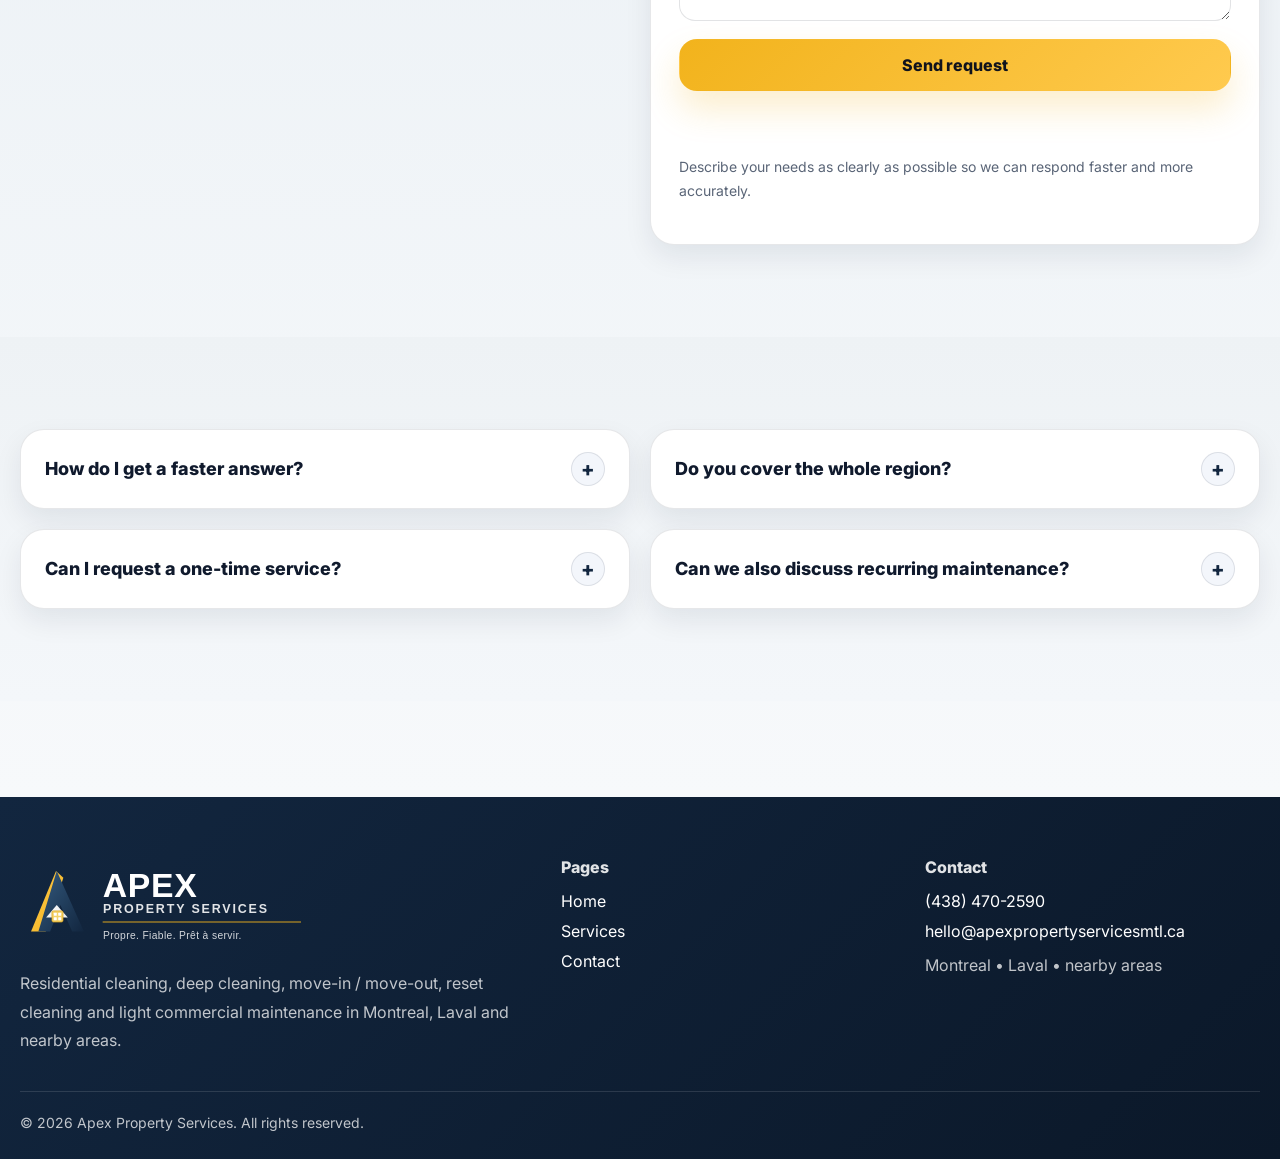
==== commit 4a47f572: "Update contact-en.html" ====
--- a/contact-en.html
+++ b/contact-en.html
@@ -35,7 +35,7 @@
             <span class="aps-lang__icon">🌐</span>
             <span class="aps-lang__text">FR</span>
           </a>
-          <a class="aps-phone" href="tel:+15140000000">(438) 470-2590</a>
+          <a class="aps-phone" href="tel:+14384702590">(438) 470-2590</a>
           <a class="aps-btn aps-btn--gold" href="contact-en.html#quote">Get a quote</a>
           <button class="aps-burger" id="apsBurger" aria-label="Open menu" aria-expanded="false" type="button">
             <span></span>
@@ -122,7 +122,7 @@
 
   <label class="aps-field">
     <span>Email</span>
-    <input type="email" name="email" placeholder="you@email.com" required>
+    <input type="email" name="email" placeholder="you@email.com">
   </label>
 
   <label class="aps-field">
@@ -133,6 +133,15 @@
   <label class="aps-field">
     <span>City</span>
     <input type="text" name="city" placeholder="Montreal, Laval, Longueuil...">
+  </label>
+
+  <label class="aps-field">
+    <span>Preferred contact method</span>
+    <select name="preferred_contact" required>
+      <option value="">Select</option>
+      <option>Phone</option>
+      <option>Email</option>
+    </select>
   </label>
 
   <label class="aps-field">
@@ -220,8 +229,8 @@
         </div>
         <div>
           <div class="aps-footer__title">Contact</div>
-          <a href="tel:+15140000000">(438) 470-2590</a>
-          <a href="mailto:hello@apexpropertyservices.ca">hello@apexpropertyservicesmtl.ca</a>
+          <a href="tel:+14384702590">(438) 470-2590</a>
+          <a href="mailto:hello@apexpropertyservicesmtl.ca">hello@apexpropertyservicesmtl.ca</a>
           <span>Montreal • Laval • nearby areas</span>
         </div>
       </div>
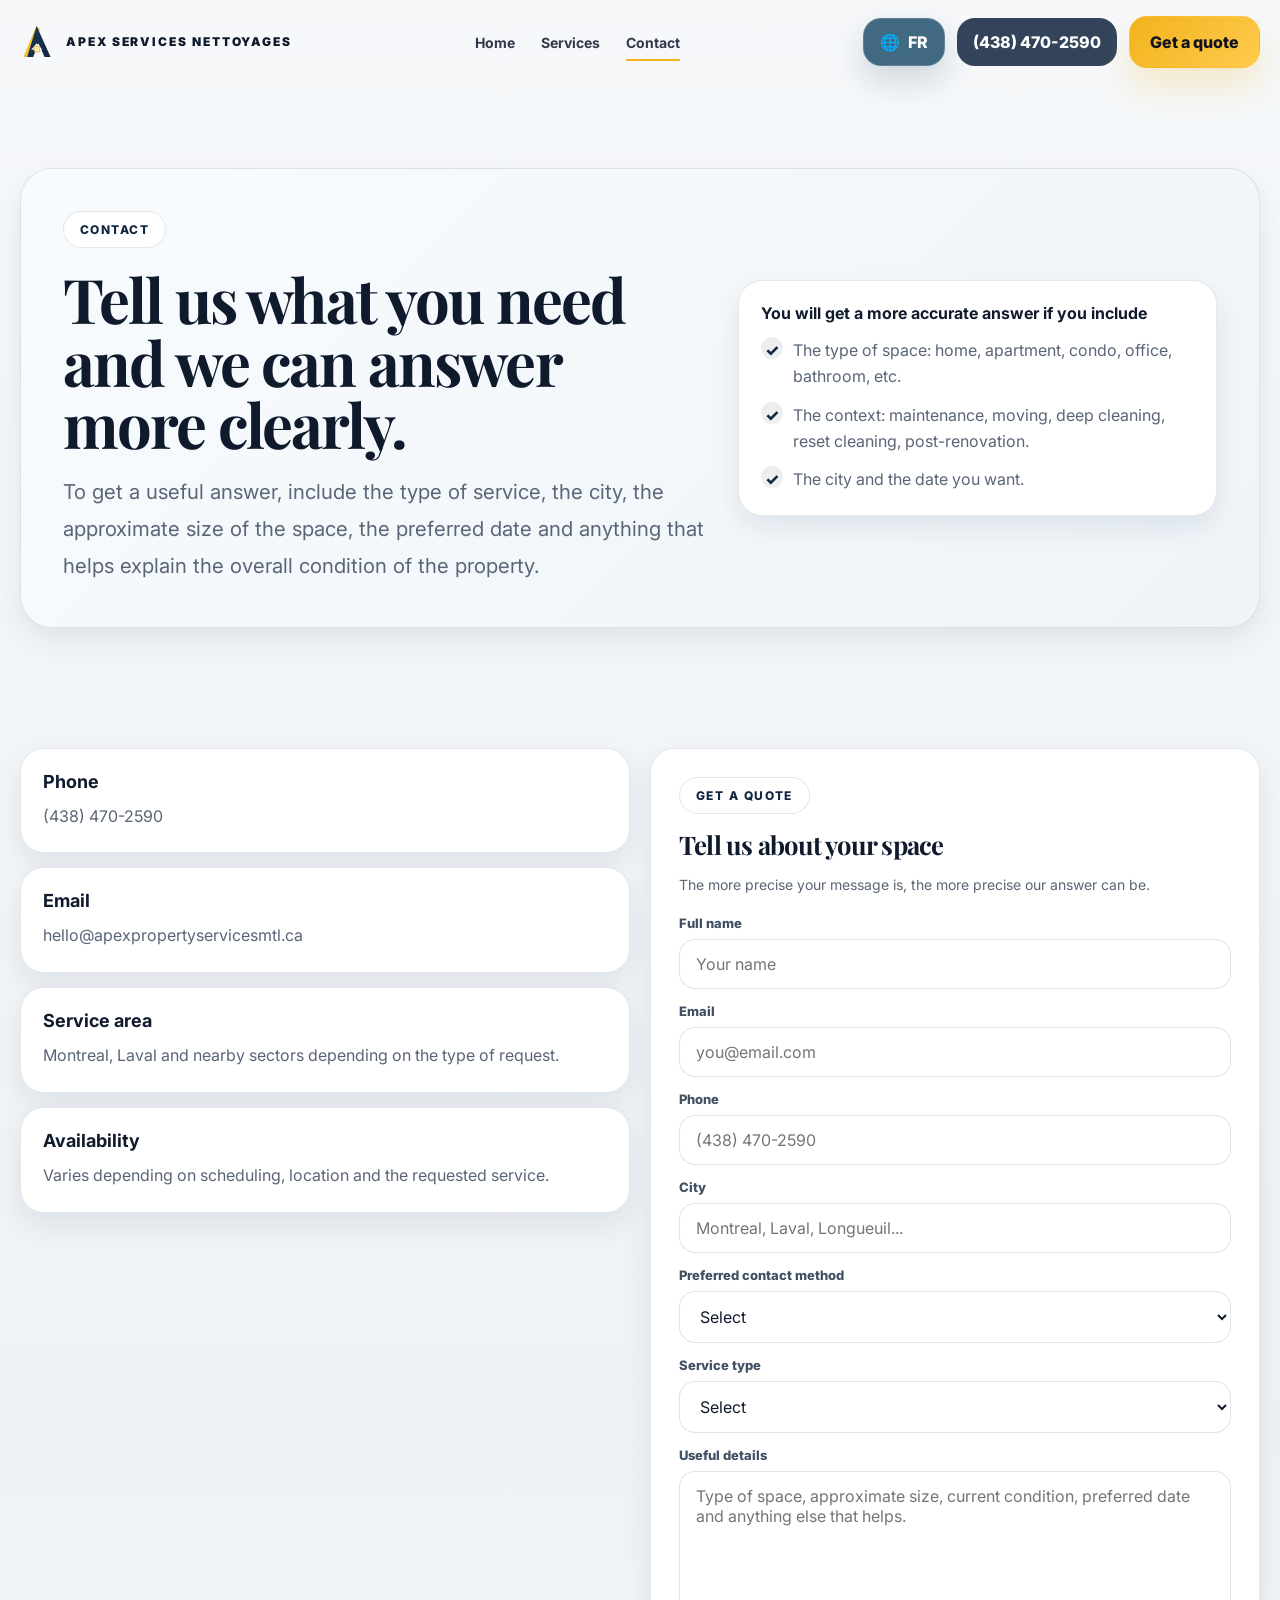
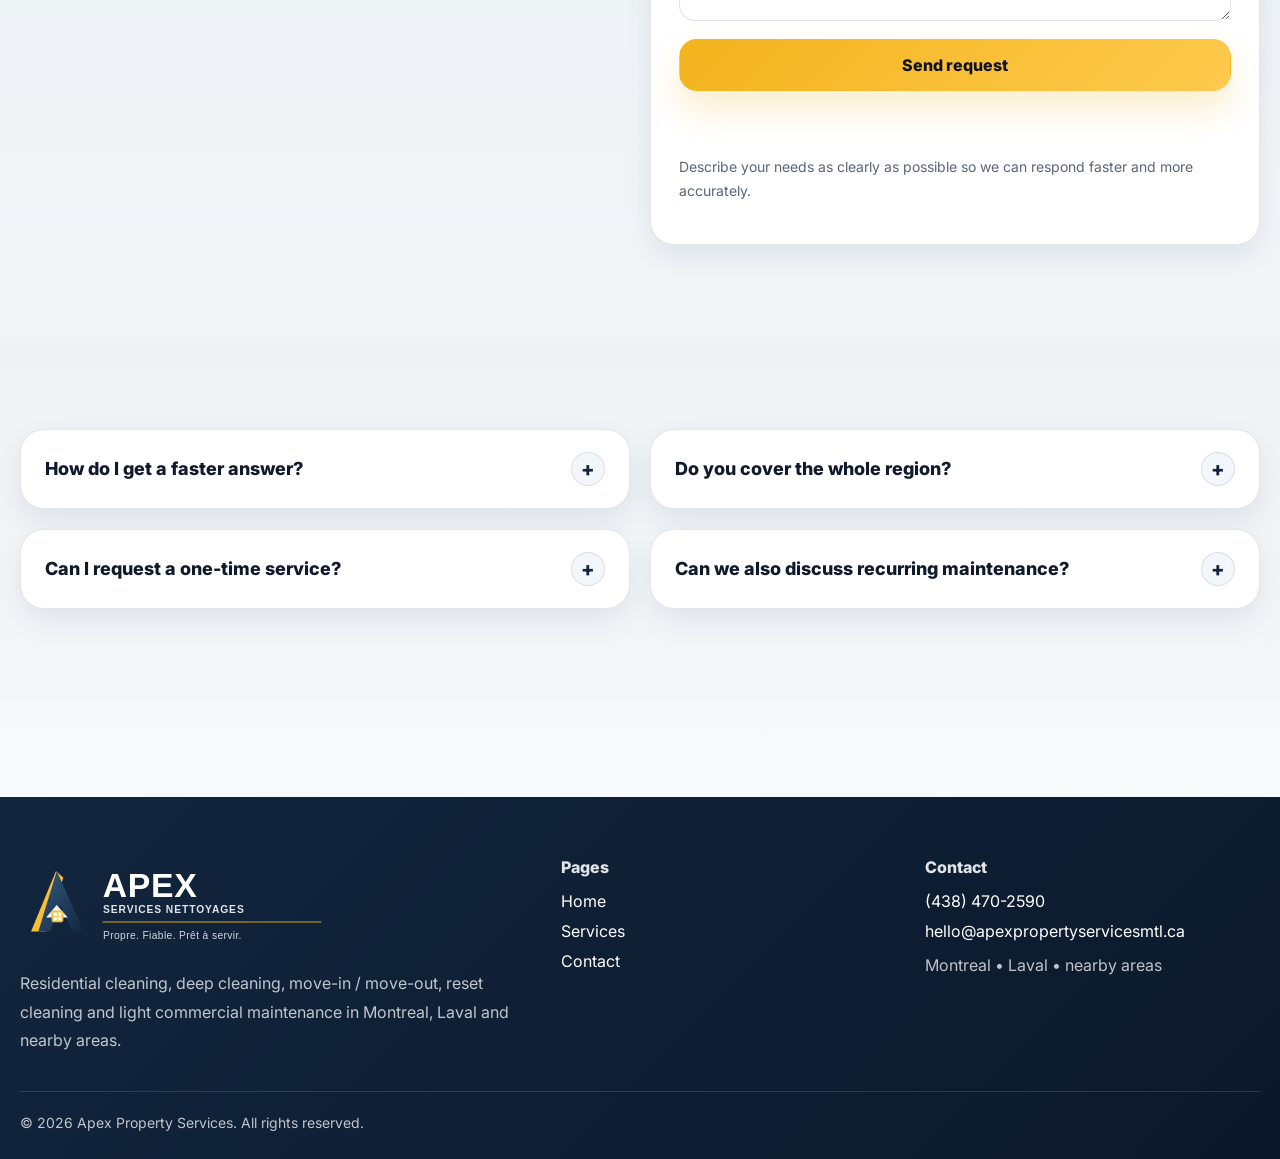
==== commit 87d7ef47: "Update contact-en.html" ====
--- a/contact-en.html
+++ b/contact-en.html
@@ -3,7 +3,7 @@
 <head>
   <meta charset="UTF-8">
   <meta name="viewport" content="width=device-width, initial-scale=1.0">
-  <title>Apex Property Services | Contact and quote</title>
+  <title>Apex Services Netoyages | Contact and quote</title>
   <meta name="description" content="Contact Apex Property Services to request a cleaning quote in Montreal, Laval and nearby areas.">
   <link rel="preconnect" href="https://fonts.googleapis.com">
   <link rel="preconnect" href="https://fonts.gstatic.com" crossorigin>
@@ -21,7 +21,7 @@
       <div class="aps-container aps-header__inner">
         <a class="aps-brand" href="index-en.html" aria-label="Apex Property Services">
           <img class="aps-brand__mark" src="assets/images/branding/logo-mark.svg" alt="">
-          <span class="aps-brand__text">APEX PROPERTY SERVICES</span>
+          <span class="aps-brand__text">APEX SERVICES NETTOYAGES</span>
         </a>
 
         <nav class="aps-nav" aria-label="Primary navigation">
--- a/assets/css/style.css
+++ b/assets/css/style.css
@@ -25,6 +25,20 @@
   color:var(--ink);
   background:var(--bg-soft);
 }
+.service-price{
+  diplay:block;
+  margin-top: 9px;
+  margin-bottom: 10px;
+  font-size: 15px;
+  font-weight: 800;
+  color: #F4B400; 
+  }
+.service-price-size{
+  font-size: 12px;
+  font-weight: 500;
+  margin-left: 6px;
+  opacity: 0.8;
+}
 img{max-width:100%;display:block}
 a{text-decoration:none;color:inherit}
 button,input,select,textarea{font:inherit}
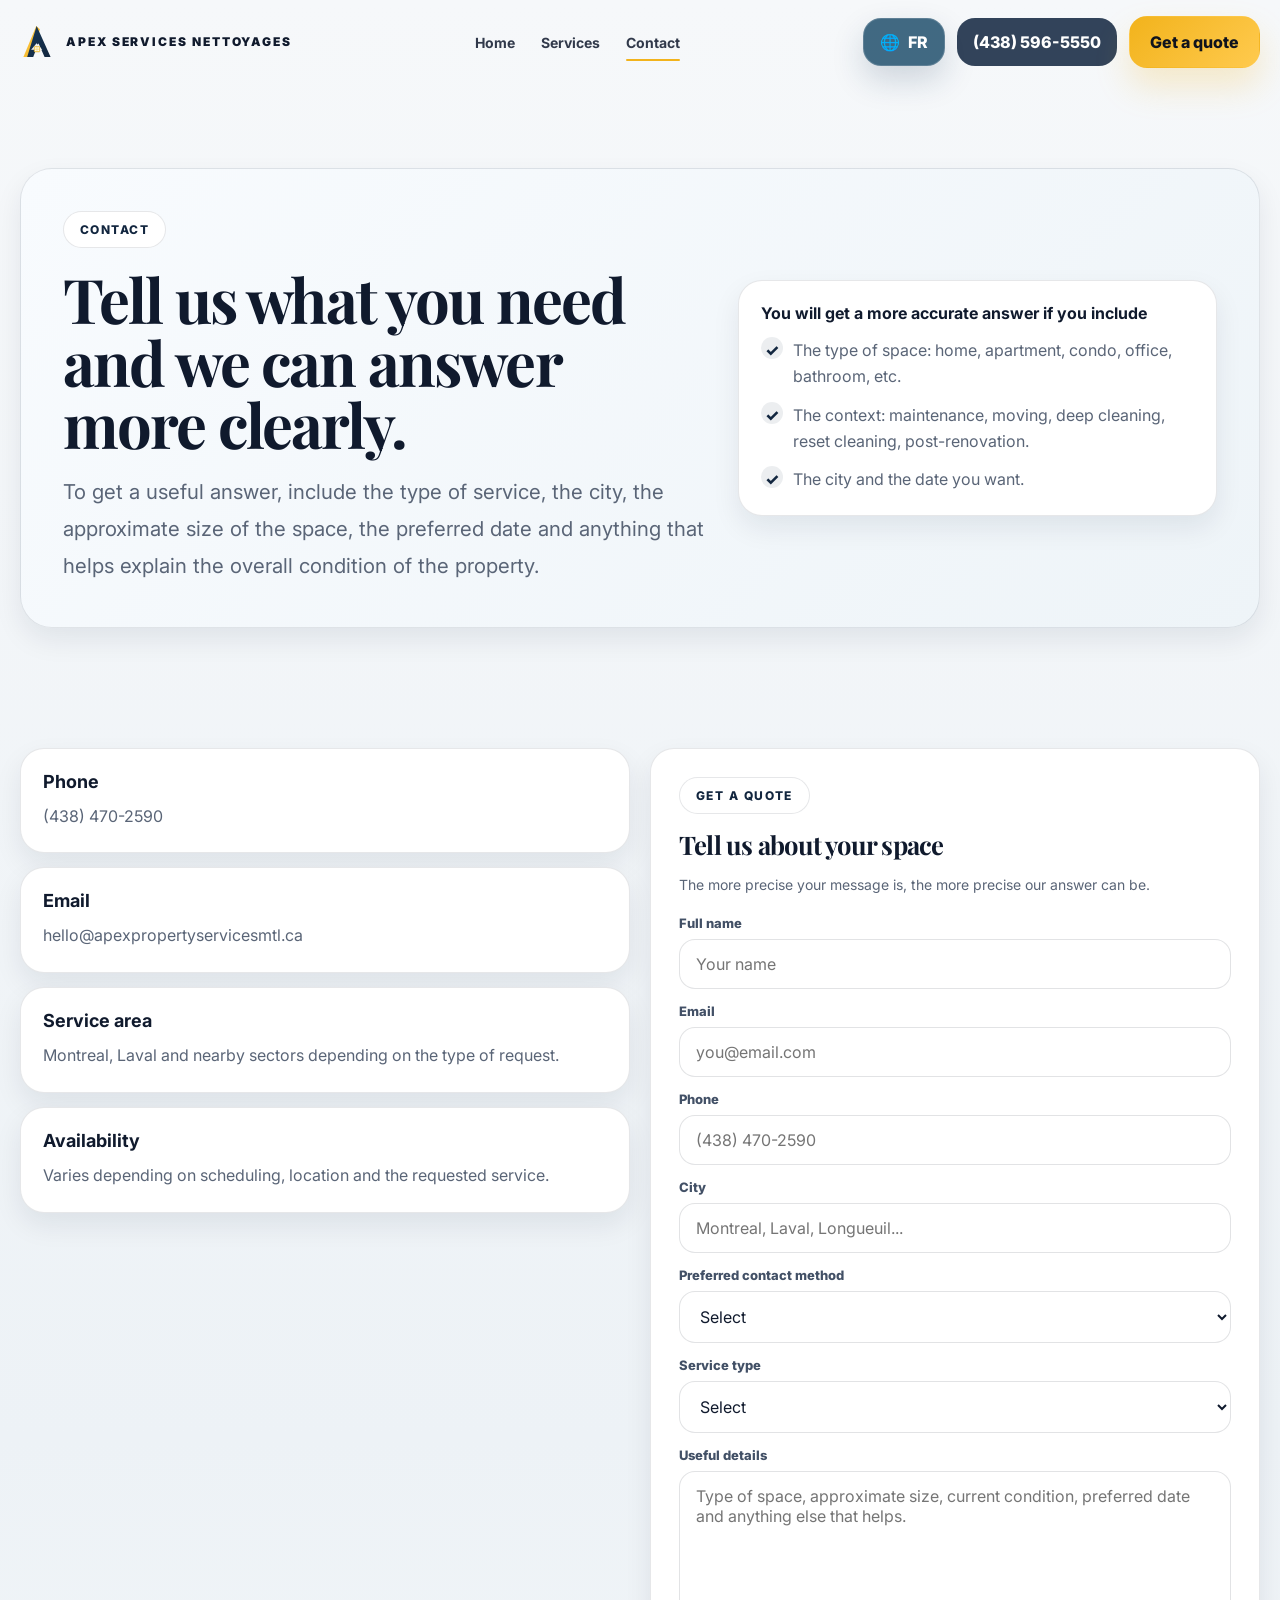
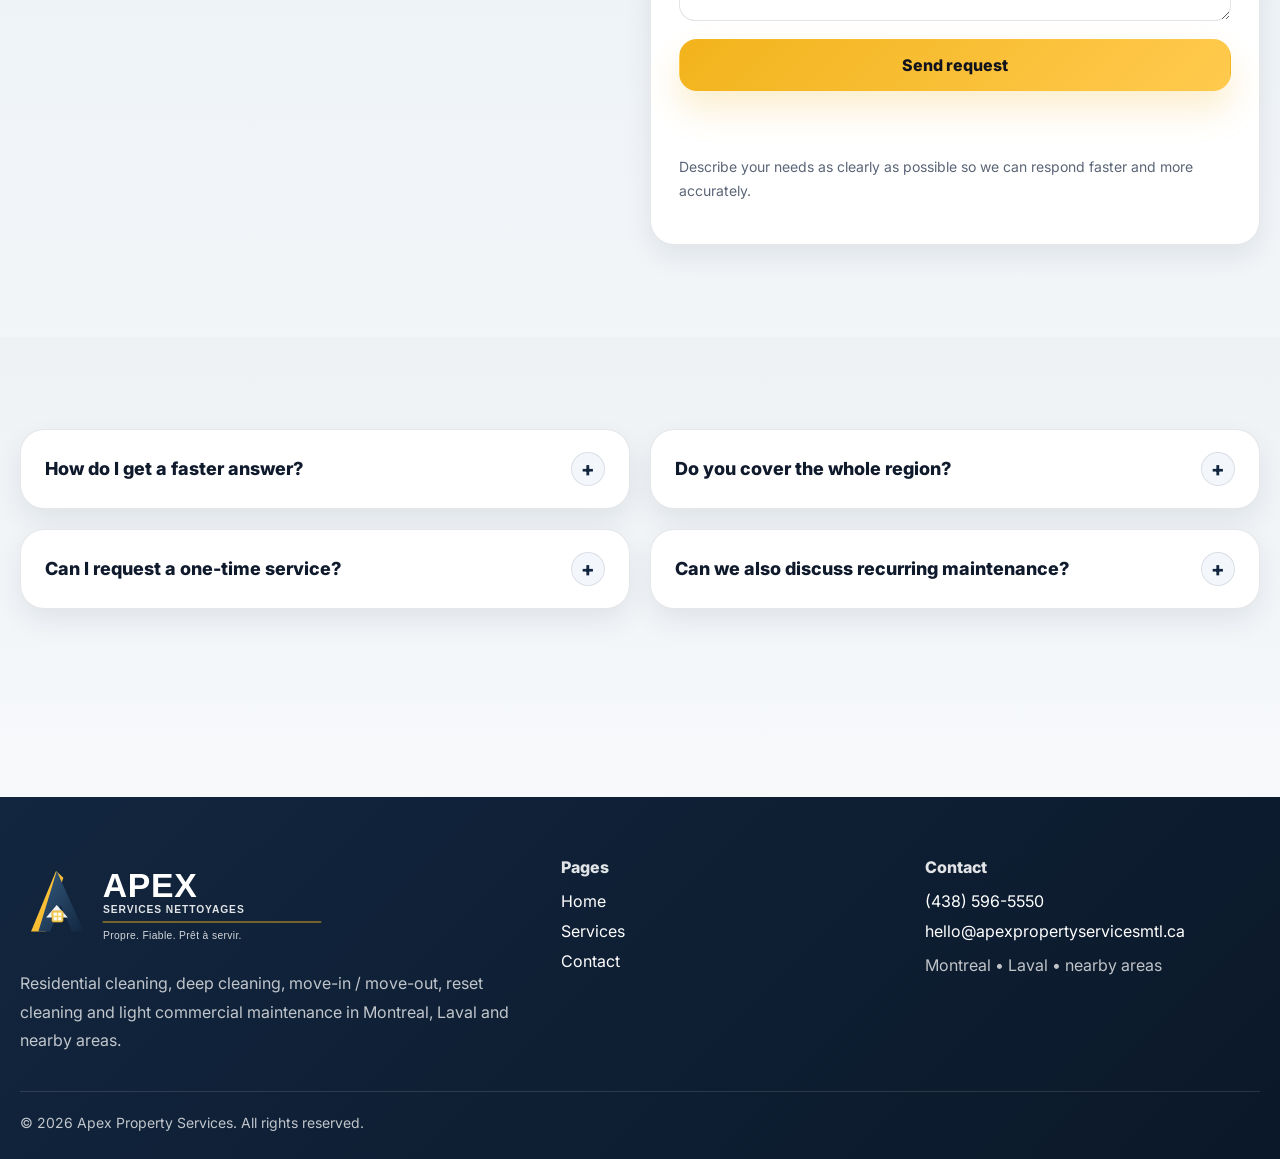
==== commit 202fd6c5: "Update contact-en.html" ====
--- a/contact-en.html
+++ b/contact-en.html
@@ -35,7 +35,7 @@
             <span class="aps-lang__icon">🌐</span>
             <span class="aps-lang__text">FR</span>
           </a>
-          <a class="aps-phone" href="tel:+14384702590">(438) 470-2590</a>
+          <a class="aps-phone" href="tel:+14385965550">(438) 596-5550</a>
           <a class="aps-btn aps-btn--gold" href="contact-en.html#quote">Get a quote</a>
           <button class="aps-burger" id="apsBurger" aria-label="Open menu" aria-expanded="false" type="button">
             <span></span>
@@ -229,7 +229,7 @@
         </div>
         <div>
           <div class="aps-footer__title">Contact</div>
-          <a href="tel:+14384702590">(438) 470-2590</a>
+          <a href="tel:+14384702590">(438) 596-5550</a>
           <a href="mailto:hello@apexpropertyservicesmtl.ca">hello@apexpropertyservicesmtl.ca</a>
           <span>Montreal • Laval • nearby areas</span>
         </div>
